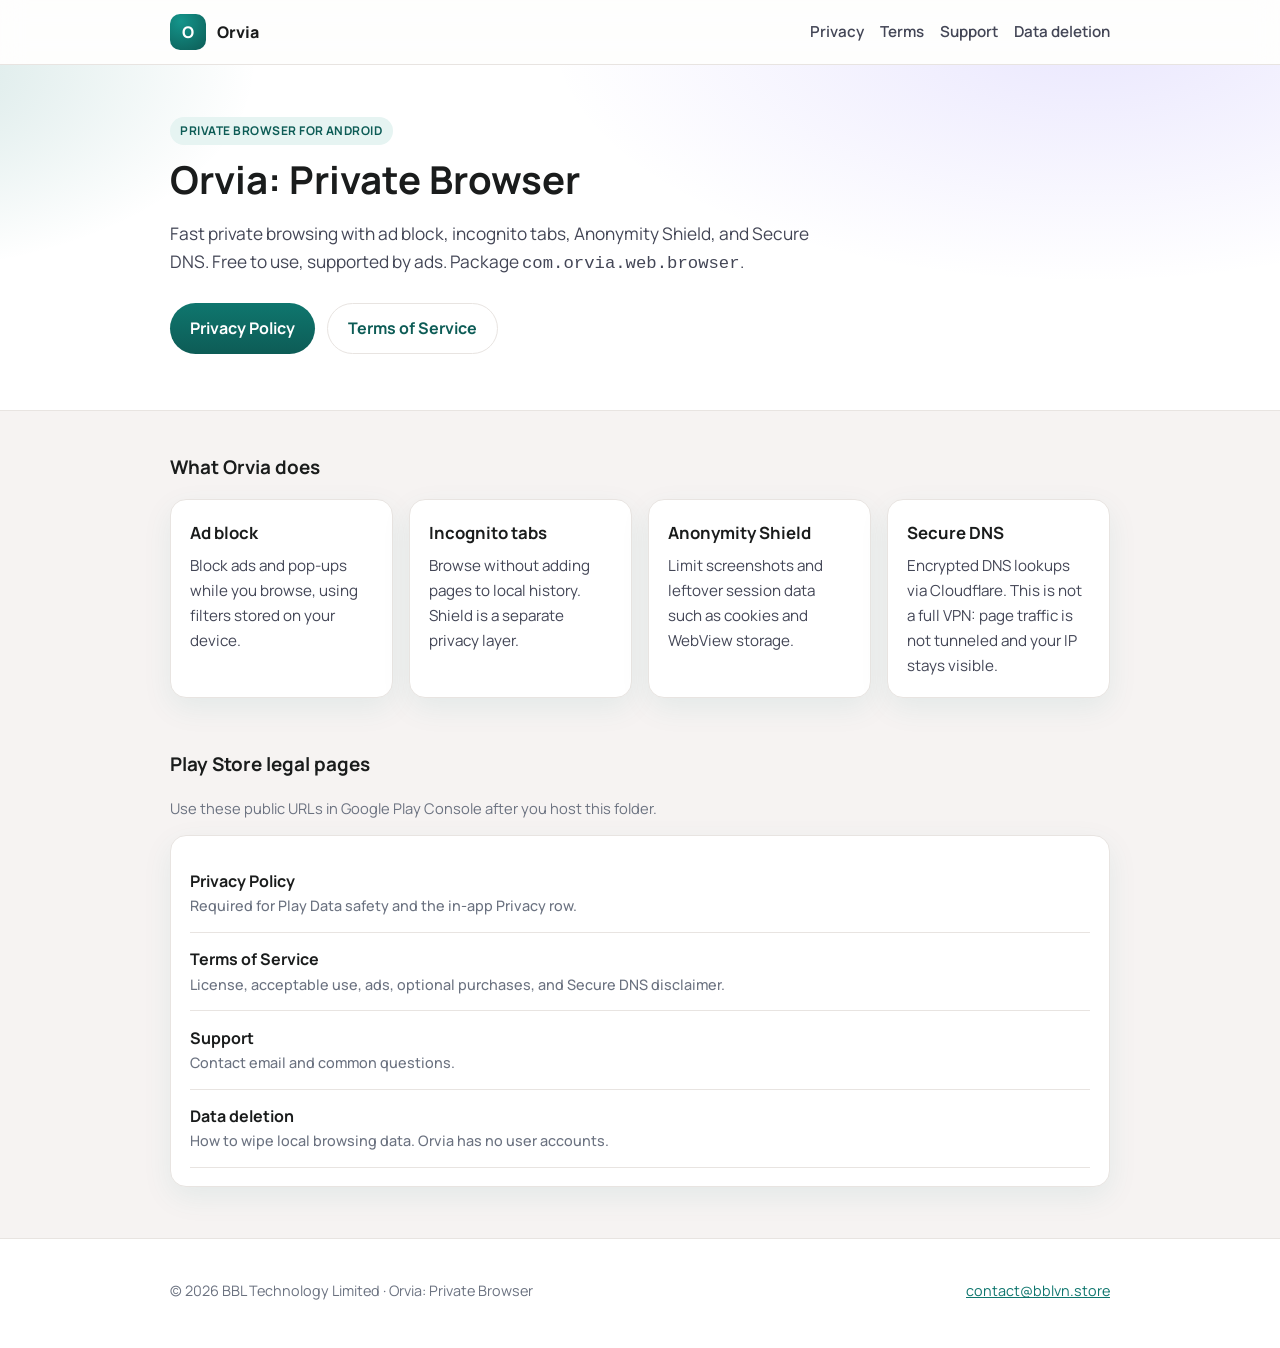
==== index.html @ ff57d363 "Publish Orvia Play Store legal site. Static Privacy, Terms, Support, and data-deletion pages for Git" ====
<!doctype html>
<html lang="en">
<head>
  <meta charset="utf-8">
  <meta name="viewport" content="width=device-width, initial-scale=1">
  <title>Orvia: Private Browser</title>
  <meta name="description" content="Orvia is a private fast browser with ad block, incognito tabs, Anonymity Shield, and Secure DNS. Privacy Policy and Terms for Google Play.">
  <link rel="preconnect" href="https://fonts.googleapis.com">
  <link rel="preconnect" href="https://fonts.gstatic.com" crossorigin>
  <link href="https://fonts.googleapis.com/css2?family=Manrope:wght@500;600;700;800&display=swap" rel="stylesheet">
  <link rel="stylesheet" href="assets/css/style.css">
</head>
<body>
  <nav class="nav">
    <div class="nav-inner">
      <a class="brand" href="./"><span class="mark">O</span> Orvia</a>
      <div class="nav-links">
        <a href="./privacy/">Privacy</a>
        <a href="./terms/">Terms</a>
        <a href="./support/">Support</a>
        <a href="./delete-account/">Data deletion</a>
      </div>
    </div>
  </nav>

  <header class="hero">
    <div class="hero-inner">
      <span class="badge">Private browser for Android</span>
      <h1>Orvia: Private Browser</h1>
      <p class="lede">Fast private browsing with ad block, incognito tabs, Anonymity Shield, and Secure DNS. Free to use, supported by ads. Package <code>com.orvia.web.browser</code>.</p>
      <div class="cta-row">
        <a class="btn btn-primary" href="./privacy/">Privacy Policy</a>
        <a class="btn btn-ghost" href="./terms/">Terms of Service</a>
      </div>
    </div>
  </header>

  <main>
    <section class="section">
      <div class="wrap">
        <h2 style="border:0;padding:0;margin:0 0 1rem">What Orvia does</h2>
        <div class="grid">
          <article class="card">
            <h3>Ad block</h3>
            <p>Block ads and pop-ups while you browse, using filters stored on your device.</p>
          </article>
          <article class="card">
            <h3>Incognito tabs</h3>
            <p>Browse without adding pages to local history. Shield is a separate privacy layer.</p>
          </article>
          <article class="card">
            <h3>Anonymity Shield</h3>
            <p>Limit screenshots and leftover session data such as cookies and WebView storage.</p>
          </article>
          <article class="card">
            <h3>Secure DNS</h3>
            <p>Encrypted DNS lookups via Cloudflare. This is not a full VPN: page traffic is not tunneled and your IP stays visible.</p>
          </article>
        </div>
      </div>
    </section>

    <section class="section" style="padding-top:0">
      <div class="wrap">
        <h2 style="border:0;padding:0;margin:0 0 1rem">Play Store legal pages</h2>
        <p class="meta">Use these public URLs in Google Play Console after you host this folder.</p>
        <nav class="legal-list card">
          <a href="./privacy/">Privacy Policy <span>Required for Play Data safety and the in-app Privacy row.</span></a>
          <a href="./terms/">Terms of Service <span>License, acceptable use, ads, optional purchases, and Secure DNS disclaimer.</span></a>
          <a href="./support/">Support <span>Contact email and common questions.</span></a>
          <a href="./delete-account/">Data deletion <span>How to wipe local browsing data. Orvia has no user accounts.</span></a>
        </nav>
      </div>
    </section>
  </main>

  <footer>
    <div class="footer-inner">
      <p>© 2026 BBL Technology Limited · Orvia: Private Browser</p>
      <p><a href="mailto:contact@bblvn.store">contact@bblvn.store</a></p>
    </div>
  </footer>
</body>
</html>
---- assets/css/style.css ----
:root {
  --teal: #0f766e;
  --teal-dark: #0d5c56;
  --teal-soft: #e6f4f2;
  --private: #7c6af7;
  --private-soft: #efeaff;
  --text: #1a1c1c;
  --text-2: #434656;
  --text-3: #6b7280;
  --bg: #f6f3f2;
  --card: #ffffff;
  --line: #e8e4e1;
  --radius: 16px;
  --shadow: 0 10px 30px rgba(15, 118, 110, 0.08);
}

* { box-sizing: border-box; }
html { scroll-behavior: smooth; }
body {
  margin: 0;
  font-family: Manrope, system-ui, -apple-system, Segoe UI, sans-serif;
  background: var(--bg);
  color: var(--text);
  line-height: 1.65;
}
a { color: var(--teal); }
img { max-width: 100%; }

.nav {
  position: sticky;
  top: 0;
  z-index: 20;
  background: rgba(255, 255, 255, 0.86);
  backdrop-filter: blur(12px);
  border-bottom: 1px solid var(--line);
}
.nav-inner, .wrap, .hero-inner, .footer-inner {
  max-width: 980px;
  margin: 0 auto;
  padding: 0 1.25rem;
}
.nav-inner {
  display: flex;
  align-items: center;
  justify-content: space-between;
  min-height: 64px;
  gap: 1rem;
}
.brand {
  display: flex;
  align-items: center;
  gap: .7rem;
  color: inherit;
  text-decoration: none;
  font-weight: 800;
}
.mark {
  width: 36px;
  height: 36px;
  border-radius: 10px;
  background: radial-gradient(circle at 30% 20%, #14958b, var(--teal-dark));
  color: #fff;
  display: grid;
  place-items: center;
  font-weight: 800;
  letter-spacing: -0.04em;
}
.nav-links {
  display: flex;
  gap: 1rem;
  flex-wrap: wrap;
}
.nav-links a {
  color: var(--text-2);
  text-decoration: none;
  font-weight: 600;
  font-size: .95rem;
}
.nav-links a:hover { color: var(--teal); }

.hero {
  background:
    radial-gradient(900px 420px at 85% -10%, rgba(124, 106, 247, 0.16), transparent 60%),
    radial-gradient(700px 380px at -10% 0%, rgba(15, 118, 110, 0.18), transparent 55%),
    #fff;
  border-bottom: 1px solid var(--line);
}
.hero-inner { padding: 3.2rem 1.25rem 3.5rem; }
.badge {
  display: inline-block;
  font-size: .75rem;
  letter-spacing: .04em;
  text-transform: uppercase;
  background: var(--teal-soft);
  color: var(--teal-dark);
  padding: .28rem .65rem;
  border-radius: 999px;
  font-weight: 700;
}
h1 { font-size: clamp(1.8rem, 3vw, 2.6rem); line-height: 1.2; margin: .7rem 0 .5rem; }
.lede { font-size: 1.08rem; color: var(--text-2); max-width: 40rem; }
.cta-row { display: flex; gap: .75rem; flex-wrap: wrap; margin-top: 1.5rem; }
.btn {
  display: inline-flex;
  align-items: center;
  justify-content: center;
  min-height: 48px;
  padding: .7rem 1.25rem;
  border-radius: 999px;
  text-decoration: none;
  font-weight: 700;
}
.btn-primary { background: linear-gradient(#0f766e, #0d5c56); color: #fff; }
.btn-ghost { background: #fff; color: var(--teal-dark); border: 1px solid var(--line); }

.section { padding: 2.6rem 0 3.2rem; }
.grid {
  display: grid;
  grid-template-columns: repeat(auto-fit, minmax(220px, 1fr));
  gap: 1rem;
}
.card {
  background: var(--card);
  border: 1px solid var(--line);
  border-radius: var(--radius);
  padding: 1.15rem 1.2rem;
  box-shadow: var(--shadow);
}
.card h3 { margin: 0 0 .4rem; font-size: 1.05rem; }
.card p { margin: 0; color: var(--text-2); font-size: .95rem; }
.legal-list a {
  display: block;
  padding: .85rem 0;
  border-bottom: 1px solid var(--line);
  text-decoration: none;
  color: inherit;
  font-weight: 700;
}
.legal-list a span { display: block; font-weight: 500; color: var(--text-3); font-size: .9rem; }

.doc { max-width: 46rem; margin: 0 auto; padding: 2.2rem 1.25rem 4rem; }
.crumbs { font-size: .88rem; margin-bottom: 1.2rem; }
.crumbs a { color: var(--teal); text-decoration: none; }
.meta { color: var(--text-3); font-size: .92rem; }
h2 {
  font-size: 1.18rem;
  margin-top: 2rem;
  padding-top: 1.2rem;
  border-top: 1px solid var(--line);
}
h3 { font-size: 1.02rem; margin-top: 1.2rem; }
table { width: 100%; border-collapse: collapse; margin: 1rem 0; font-size: .93rem; }
th, td { text-align: left; padding: .55rem .5rem; border-bottom: 1px solid var(--line); vertical-align: top; }
th { color: var(--text-2); }
.contact {
  background: var(--teal-soft);
  border-radius: 12px;
  padding: 1rem 1.15rem;
  margin: 1.1rem 0;
}
footer {
  border-top: 1px solid var(--line);
  background: #fff;
  padding: 1.6rem 0 2rem;
  color: var(--text-3);
  font-size: .9rem;
}
.footer-inner { display: flex; justify-content: space-between; gap: 1rem; flex-wrap: wrap; }
footer a { color: var(--teal); }

@media (prefers-color-scheme: dark) {
  :root {
    --text: #e8eeed;
    --text-2: #c5cdc9;
    --text-3: #9aa3a0;
    --bg: #101413;
    --card: #171c1b;
    --line: #2a3230;
    --teal-soft: #163835;
    --shadow: none;
  }
  .nav, .hero, footer { background: #141918; }
  .nav { background: rgba(20, 25, 24, 0.9); }
  .btn-ghost { background: #171c1b; color: #d7efeb; }
  .contact { background: #163835; }
}
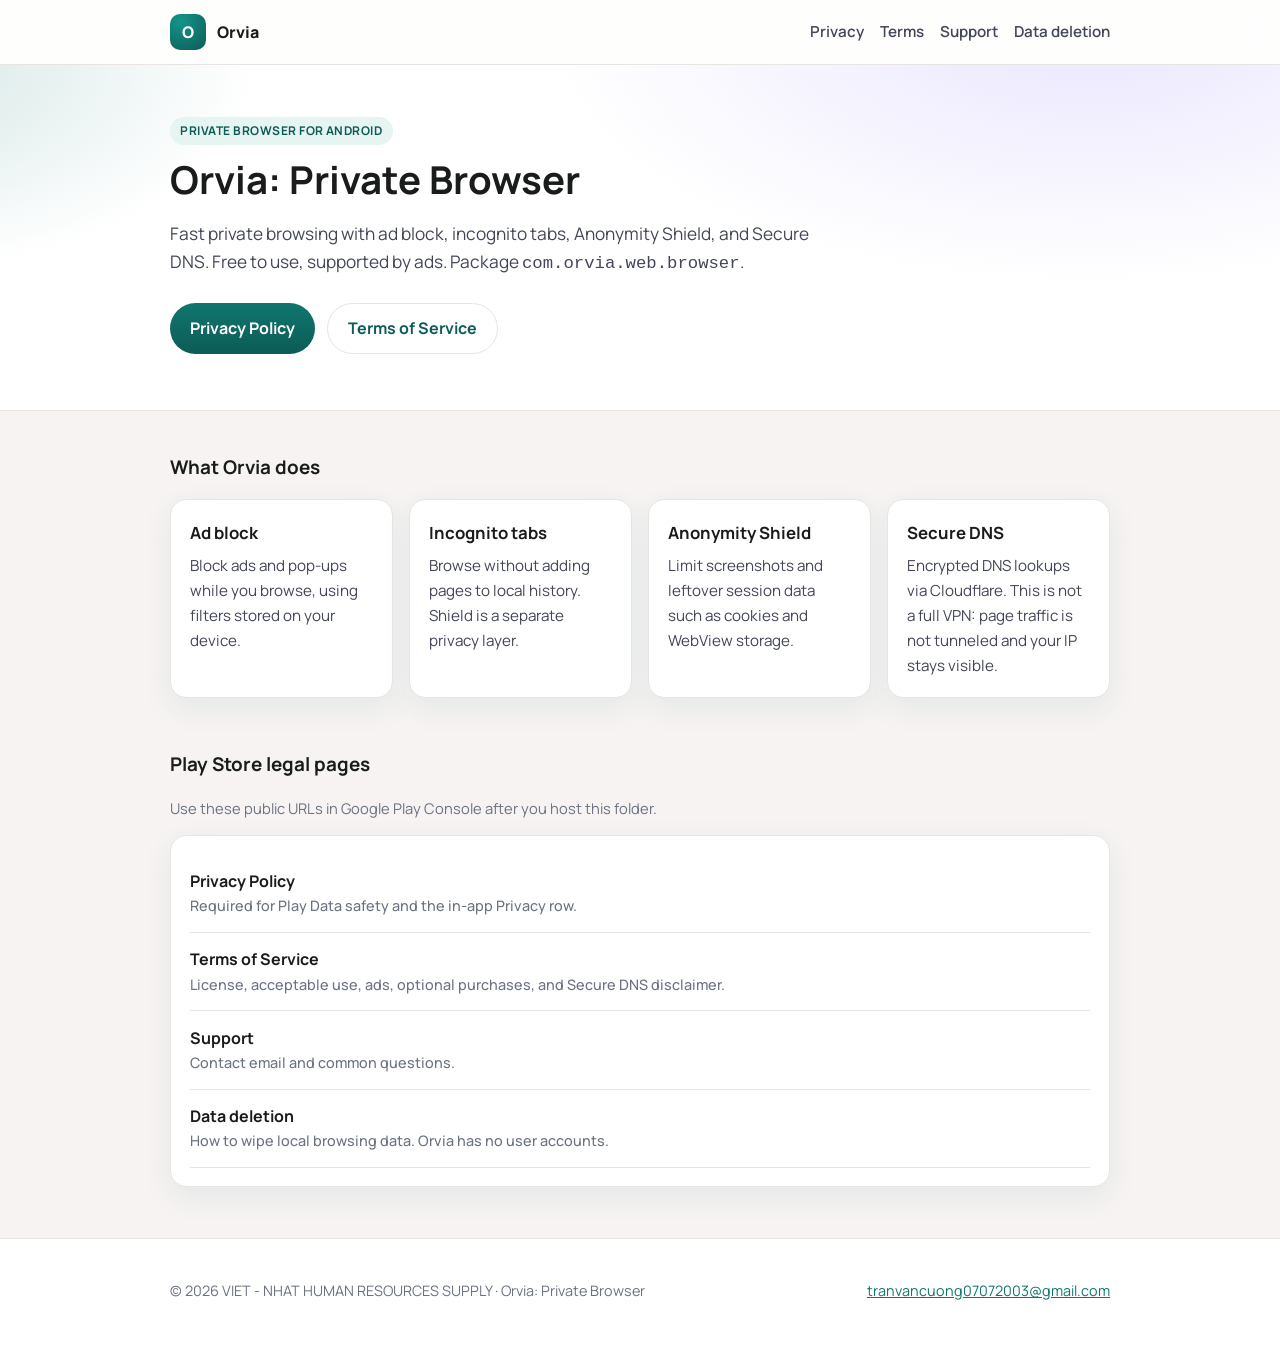
==== commit bb37a4b8: "Update publisher to VIET - NHAT HUMAN RESOURCES SUPPLY. Replace BBL contact details with the Play St" ====
--- a/index.html
+++ b/index.html
@@ -76,8 +76,8 @@
 
   <footer>
     <div class="footer-inner">
-      <p>© 2026 BBL Technology Limited · Orvia: Private Browser</p>
-      <p><a href="mailto:contact@bblvn.store">contact@bblvn.store</a></p>
+      <p>© 2026 VIET - NHAT HUMAN RESOURCES SUPPLY · Orvia: Private Browser</p>
+      <p><a href="mailto:tranvancuong07072003@gmail.com">tranvancuong07072003@gmail.com</a></p>
     </div>
   </footer>
 </body>
